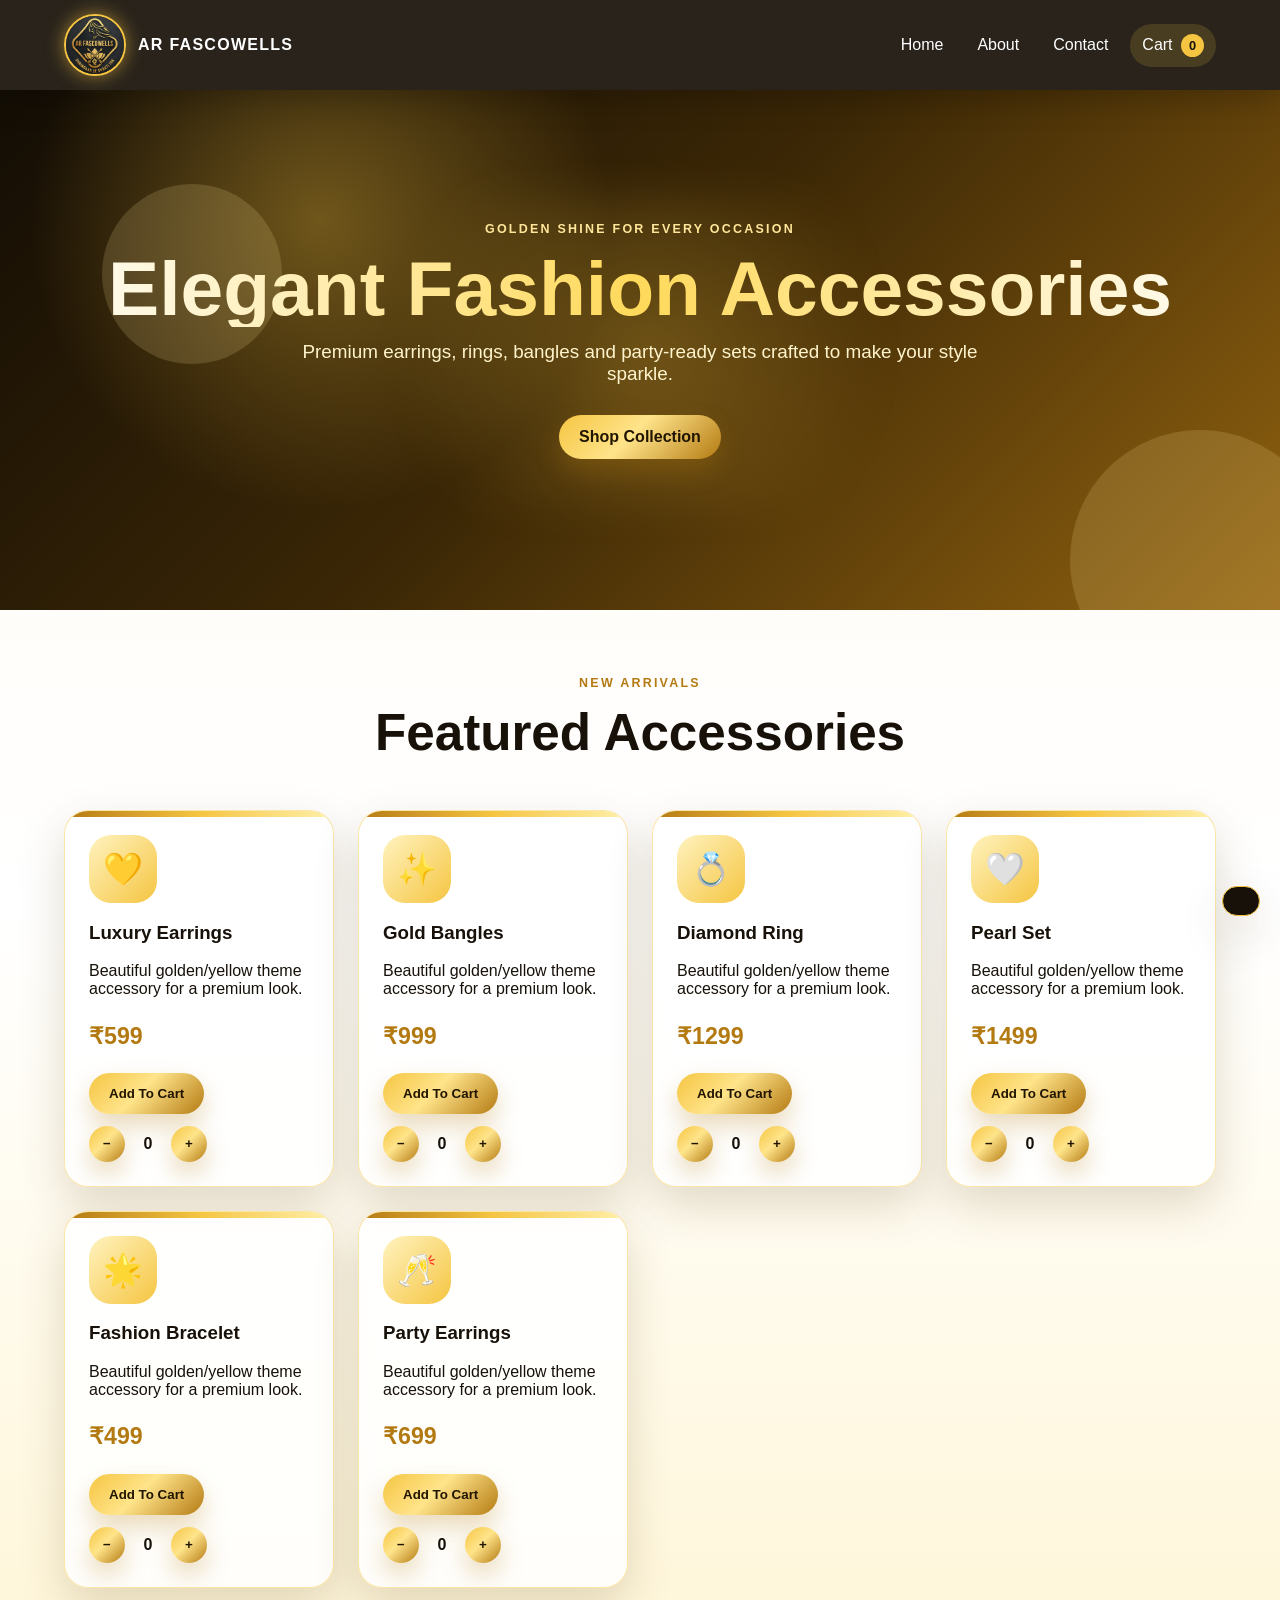
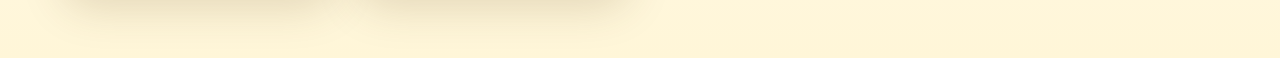
==== index.html @ 4c3d1c0e "Improve golden storefront UI and cart checkout" ====
<!DOCTYPE html>
<html lang="en">
<head>
  <meta charset="UTF-8">
  <meta name="viewport" content="width=device-width, initial-scale=1">
  <title>AR FASCOWELLS | Golden Fashion Accessories</title>
  <link rel="stylesheet" href="style.css">
</head>
<body>
  <header class="site-header">
    <a class="brand" href="index.html" aria-label="AR FASCOWELLS Home">
      <img src="logo.jpg" class="logo" alt="AR FASCOWELLS logo">
      <span>AR FASCOWELLS</span>
    </a>
    <nav class="main-nav" aria-label="Main navigation">
      <a href="index.html">Home</a>
      <a href="about.html">About</a>
      <a href="contact.html">Contact</a>
      <a class="cart-link" href="cart.html">Cart <span id="cartCount">0</span></a>
    </nav>
  </header>

  <main>
    <section class="hero">
      <div class="hero-glow"></div>
      <p class="eyebrow">Golden shine for every occasion</p>
      <h1>Elegant Fashion Accessories</h1>
      <p class="hero-copy">Premium earrings, rings, bangles and party-ready sets crafted to make your style sparkle.</p>
      <a class="hero-btn" href="#products">Shop Collection</a>
    </section>

    <section class="section-heading">
      <p class="eyebrow">New arrivals</p>
      <h2>Featured Accessories</h2>
    </section>

    <section id="products" class="grid" aria-live="polite"></section>
  </main>

  <div id="toast" class="toast" role="status" aria-live="polite"></div>
  <script src="script.js"></script>
</body>
</html>
---- style.css ----
:root{
  --gold:#f5c542;
  --deep-gold:#b47a12;
  --dark:#171109;
  --cream:#fff8e6;
  --white:#fff;
  --muted:#6c5a35;
  --shadow:0 18px 45px rgba(91,62,9,.18);
}
*{box-sizing:border-box}
html{scroll-behavior:smooth}
body{margin:0;font-family:Arial,Helvetica,sans-serif;background:linear-gradient(180deg,#fffaf0 0%,#fff 55%,#fff6d8 100%);color:var(--dark)}
.site-header{display:flex;justify-content:space-between;align-items:center;gap:20px;padding:14px 5%;background:rgba(23,17,9,.92);color:#fff;position:sticky;top:0;z-index:10;backdrop-filter:blur(12px);box-shadow:0 10px 30px rgba(0,0,0,.22)}
.brand{display:flex;align-items:center;gap:12px;color:#fff;text-decoration:none;font-weight:800;letter-spacing:.08em}.logo{height:62px;width:62px;object-fit:cover;border-radius:50%;border:2px solid var(--gold);box-shadow:0 0 18px rgba(245,197,66,.55)}
.main-nav{display:flex;align-items:center;gap:10px;flex-wrap:wrap}.main-nav a{color:#fff;text-decoration:none;padding:10px 12px;border-radius:999px;transition:.25s ease}.main-nav a:hover,.cart-link{background:rgba(245,197,66,.15);color:#ffe69a}.cart-link span{display:inline-flex;align-items:center;justify-content:center;min-width:23px;height:23px;margin-left:4px;border-radius:50%;background:var(--gold);color:var(--dark);font-size:.8rem;font-weight:800}
.hero{position:relative;overflow:hidden;min-height:520px;padding:120px 20px;text-align:center;background:radial-gradient(circle at 25% 25%,rgba(245,197,66,.35),transparent 28%),linear-gradient(135deg,#130d05 0%,#3b2706 48%,#91620f 100%);color:#fff}.hero:before,.hero:after{content:"";position:absolute;border-radius:50%;background:rgba(255,230,154,.16);animation:float 7s ease-in-out infinite}.hero:before{width:180px;height:180px;left:8%;top:18%}.hero:after{width:260px;height:260px;right:-50px;bottom:-80px;animation-delay:1.5s}.hero-glow{position:absolute;inset:20%;background:radial-gradient(circle,rgba(245,197,66,.28),transparent 58%);filter:blur(20px);animation:pulse 4s ease-in-out infinite}.hero>*:not(.hero-glow){position:relative}.eyebrow{text-transform:uppercase;letter-spacing:.18em;color:var(--deep-gold);font-weight:800;font-size:.78rem}.hero .eyebrow{color:#ffe69a}.hero h1{font-size:clamp(2.4rem,6vw,5.5rem);line-height:1;margin:14px 0;background:linear-gradient(90deg,#fff,#ffd95a,#fff);-webkit-background-clip:text;background-clip:text;color:transparent}.hero-copy{max-width:720px;margin:0 auto 30px;font-size:1.18rem;color:#fff4cc}.hero-btn,button{display:inline-flex;align-items:center;justify-content:center;gap:8px;background:linear-gradient(135deg,var(--gold),#ffe48a 45%,var(--deep-gold));color:#211500;border:none;padding:13px 20px;border-radius:999px;cursor:pointer;font-weight:800;text-decoration:none;box-shadow:0 12px 25px rgba(180,122,18,.28);transition:transform .2s ease,box-shadow .2s ease}.hero-btn:hover,button:hover{transform:translateY(-3px);box-shadow:0 18px 32px rgba(180,122,18,.38)}
.section-heading{text-align:center;padding:54px 20px 10px}.section-heading h2{font-size:clamp(2rem,4vw,3.3rem);margin:8px 0}.grid{display:grid;grid-template-columns:repeat(auto-fit,minmax(230px,1fr));gap:24px;padding:30px 5% 70px}.card{position:relative;overflow:hidden;background:rgba(255,255,255,.88);border:1px solid rgba(245,197,66,.45);border-radius:24px;padding:24px;box-shadow:var(--shadow);animation:rise .55s ease both;transition:transform .25s ease,box-shadow .25s ease}.card:hover{transform:translateY(-8px);box-shadow:0 24px 55px rgba(91,62,9,.24)}.card:before{content:"";position:absolute;inset:0 0 auto;height:6px;background:linear-gradient(90deg,var(--deep-gold),var(--gold),#fff0aa)}.product-icon{width:68px;height:68px;border-radius:22px;display:grid;place-items:center;background:linear-gradient(135deg,#fff3bf,#f5c542);font-size:2rem;margin-bottom:16px}.price{color:var(--deep-gold);font-size:1.45rem;font-weight:900}.qty-controls{display:flex;align-items:center;gap:10px;margin-top:12px}.qty-controls button{width:36px;height:36px;padding:0}.qty{font-weight:900;min-width:26px;text-align:center}.container{width:min(960px,90%);margin:48px auto}.content-card,.cart-summary{background:rgba(255,255,255,.9);border:1px solid rgba(245,197,66,.45);border-radius:26px;padding:32px;box-shadow:var(--shadow)}.form{display:flex;flex-direction:column;gap:14px;max-width:560px}input,textarea{padding:14px;border:1px solid #d7bd6a;border-radius:14px;background:#fffdf7;font:inherit}textarea{min-height:120px}.cart-list{display:grid;gap:16px}.cart-item{display:flex;align-items:center;justify-content:space-between;gap:18px;flex-wrap:wrap}.cart-actions{display:flex;gap:12px;flex-wrap:wrap}.secondary-btn{background:#fff;color:var(--deep-gold);border:1px solid rgba(180,122,18,.35);box-shadow:none}.small-note{color:var(--muted)}.empty-cart{text-align:center;padding:28px;color:var(--muted)}.toast{position:fixed;right:20px;bottom:20px;transform:translateY(120%);background:#171109;color:#ffe69a;border:1px solid var(--gold);border-radius:16px;padding:14px 18px;box-shadow:var(--shadow);transition:transform .25s ease;z-index:20}.toast.show{transform:translateY(0)}
@keyframes rise{from{opacity:0;transform:translateY(25px)}to{opacity:1;transform:translateY(0)}}@keyframes float{50%{transform:translateY(-22px) scale(1.05)}}@keyframes pulse{50%{opacity:.55;transform:scale(1.08)}}
@media (max-width:700px){.site-header{align-items:flex-start;flex-direction:column}.main-nav{width:100%;justify-content:center}.brand{width:100%;justify-content:center}.hero{min-height:430px;padding:82px 18px}.cart-item{align-items:flex-start;flex-direction:column}}
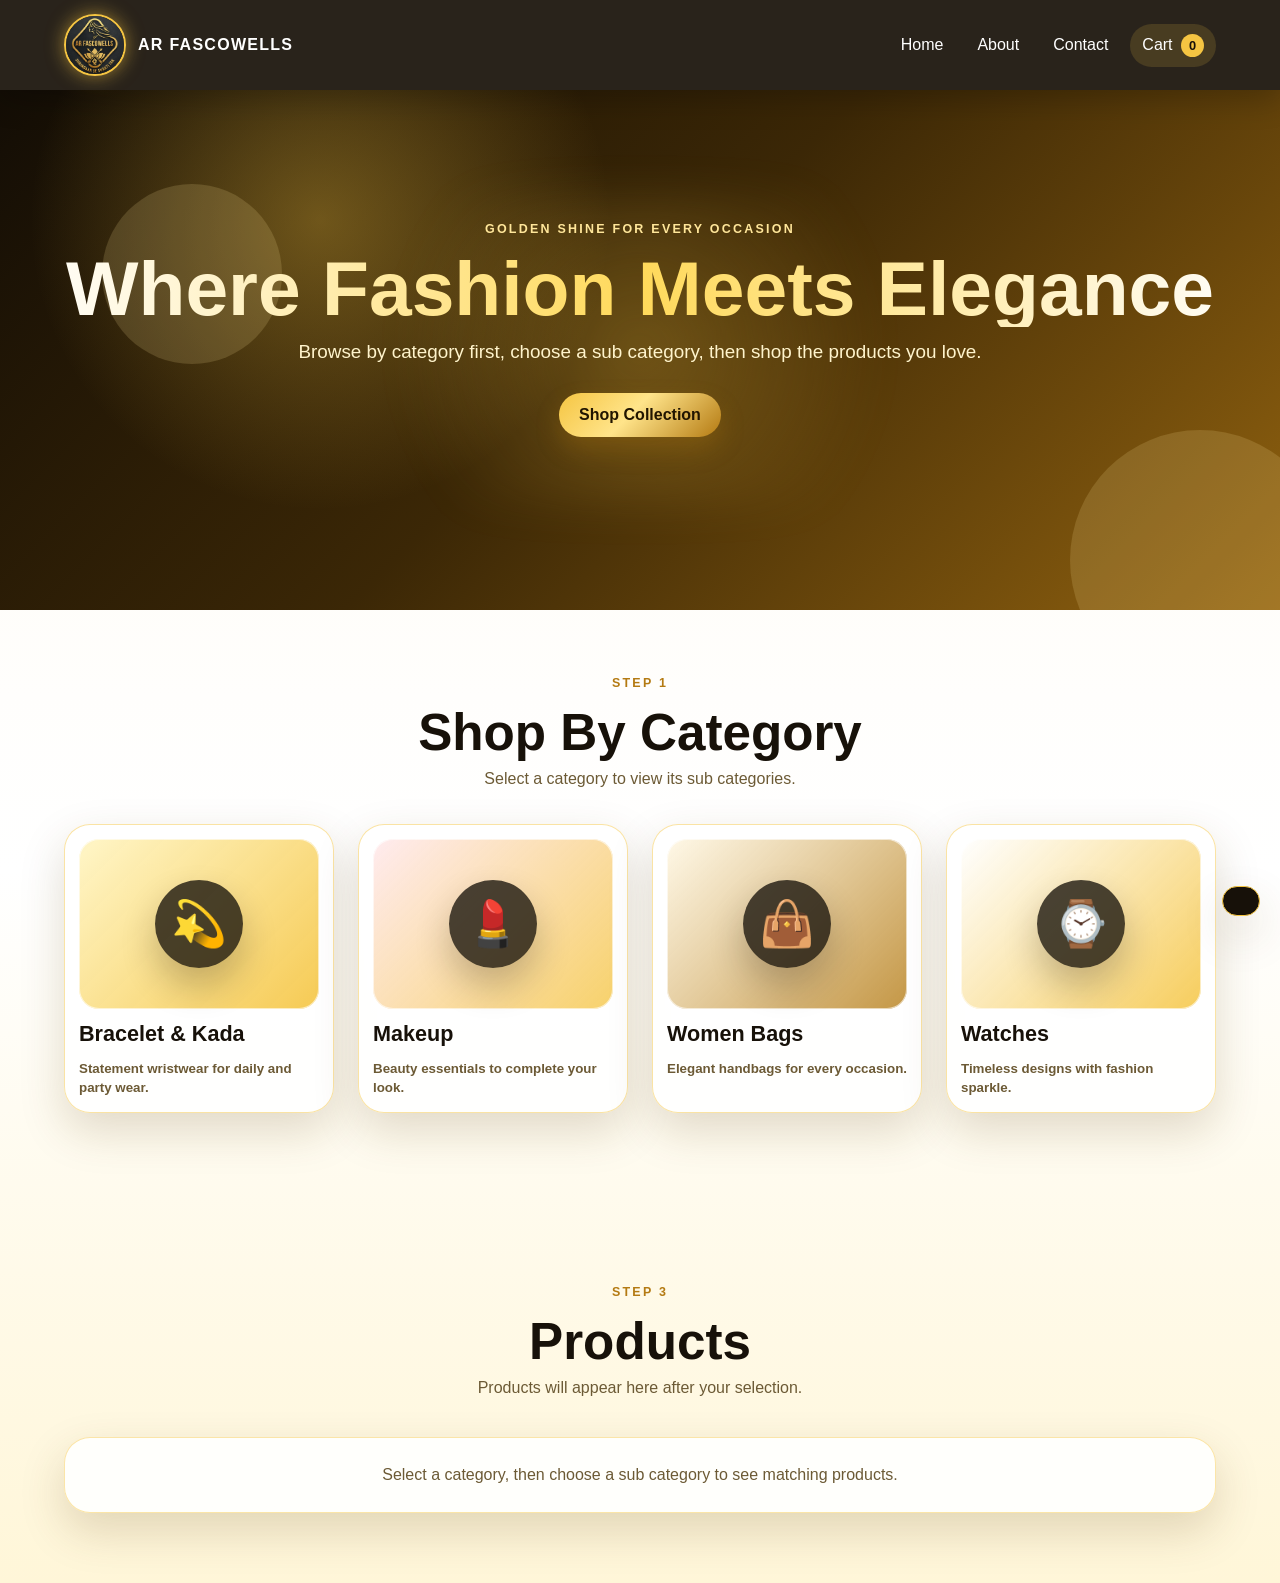
==== commit abeaaaa9: "Update home shop category flow" ====
--- a/index.html
+++ b/index.html
@@ -6,6 +6,7 @@
   <title>AR FASCOWELLS | Golden Fashion Accessories</title>
   <link rel="stylesheet" href="style.css">
 </head>
+
 <body>
   <header class="site-header">
     <a class="brand" href="index.html" aria-label="AR FASCOWELLS Home">
@@ -24,14 +25,31 @@
     <section class="hero">
       <div class="hero-glow"></div>
       <p class="eyebrow">Golden shine for every occasion</p>
-      <h1>Elegant Fashion Accessories</h1>
-      <p class="hero-copy">Premium earrings, rings, bangles and party-ready sets crafted to make your style sparkle.</p>
-      <a class="hero-btn" href="#products">Shop Collection</a>
+      <h1>Where Fashion Meets Elegance</h1>
+      <p class="hero-copy">Browse by category first, choose a sub category, then shop the products you love.</p>
+      <a class="hero-btn" href="#shopCategories">Shop Collection</a>
     </section>
 
-    <section class="section-heading">
-      <p class="eyebrow">New arrivals</p>
-      <h2>Featured Accessories</h2>
+    <section id="shopCategories" class="section-heading">
+      <p class="eyebrow">Step 1</p>
+      <h2>Shop By Category</h2>
+      <p class="section-copy">Select a category to view its sub categories.</p>
+    </section>
+
+    <section id="categoryGrid" class="category-grid" aria-label="Product categories"></section>
+
+    <section id="subcategorySection" class="section-heading" hidden>
+      <p class="eyebrow">Step 2</p>
+      <h2 id="subcategoryTitle">Sub Categories</h2>
+      <p class="section-copy">Choose one sub category to see products.</p>
+    </section>
+
+    <section id="subcategoryGrid" class="subcategory-grid" aria-label="Product sub categories"></section>
+
+    <section id="productsHeading" class="section-heading">
+      <p id="productsEyebrow" class="eyebrow">Step 3</p>
+      <h2 id="productsTitle">Products</h2>
+      <p id="productsIntro" class="section-copy">Products will appear here after your selection.</p>
     </section>
 
     <section id="products" class="grid" aria-live="polite"></section>
--- a/style.css
+++ b/style.css
@@ -7,6 +7,7 @@
   --muted:#6c5a35;
   --shadow:0 18px 45px rgba(91,62,9,.18);
 }
+
 *{box-sizing:border-box}
 html{scroll-behavior:smooth}
 body{margin:0;font-family:Arial,Helvetica,sans-serif;background:linear-gradient(180deg,#fffaf0 0%,#fff 55%,#fff6d8 100%);color:var(--dark)}
@@ -17,3 +18,4 @@
 .section-heading{text-align:center;padding:54px 20px 10px}.section-heading h2{font-size:clamp(2rem,4vw,3.3rem);margin:8px 0}.grid{display:grid;grid-template-columns:repeat(auto-fit,minmax(230px,1fr));gap:24px;padding:30px 5% 70px}.card{position:relative;overflow:hidden;background:rgba(255,255,255,.88);border:1px solid rgba(245,197,66,.45);border-radius:24px;padding:24px;box-shadow:var(--shadow);animation:rise .55s ease both;transition:transform .25s ease,box-shadow .25s ease}.card:hover{transform:translateY(-8px);box-shadow:0 24px 55px rgba(91,62,9,.24)}.card:before{content:"";position:absolute;inset:0 0 auto;height:6px;background:linear-gradient(90deg,var(--deep-gold),var(--gold),#fff0aa)}.product-icon{width:68px;height:68px;border-radius:22px;display:grid;place-items:center;background:linear-gradient(135deg,#fff3bf,#f5c542);font-size:2rem;margin-bottom:16px}.price{color:var(--deep-gold);font-size:1.45rem;font-weight:900}.qty-controls{display:flex;align-items:center;gap:10px;margin-top:12px}.qty-controls button{width:36px;height:36px;padding:0}.qty{font-weight:900;min-width:26px;text-align:center}.container{width:min(960px,90%);margin:48px auto}.content-card,.cart-summary{background:rgba(255,255,255,.9);border:1px solid rgba(245,197,66,.45);border-radius:26px;padding:32px;box-shadow:var(--shadow)}.form{display:flex;flex-direction:column;gap:14px;max-width:560px}input,textarea{padding:14px;border:1px solid #d7bd6a;border-radius:14px;background:#fffdf7;font:inherit}textarea{min-height:120px}.cart-list{display:grid;gap:16px}.cart-item{display:flex;align-items:center;justify-content:space-between;gap:18px;flex-wrap:wrap}.cart-actions{display:flex;gap:12px;flex-wrap:wrap}.secondary-btn{background:#fff;color:var(--deep-gold);border:1px solid rgba(180,122,18,.35);box-shadow:none}.small-note{color:var(--muted)}.empty-cart{text-align:center;padding:28px;color:var(--muted)}.toast{position:fixed;right:20px;bottom:20px;transform:translateY(120%);background:#171109;color:#ffe69a;border:1px solid var(--gold);border-radius:16px;padding:14px 18px;box-shadow:var(--shadow);transition:transform .25s ease;z-index:20}.toast.show{transform:translateY(0)}
 @keyframes rise{from{opacity:0;transform:translateY(25px)}to{opacity:1;transform:translateY(0)}}@keyframes float{50%{transform:translateY(-22px) scale(1.05)}}@keyframes pulse{50%{opacity:.55;transform:scale(1.08)}}
 @media (max-width:700px){.site-header{align-items:flex-start;flex-direction:column}.main-nav{width:100%;justify-content:center}.brand{width:100%;justify-content:center}.hero{min-height:430px;padding:82px 18px}.cart-item{align-items:flex-start;flex-direction:column}}
+.section-copy{max-width:620px;margin:0 auto;color:var(--muted);font-size:1rem}.category-grid,.subcategory-grid{display:grid;grid-template-columns:repeat(auto-fit,minmax(230px,1fr));gap:24px;padding:26px 5% 40px}.category-card,.subcategory-card{position:relative;overflow:hidden;align-items:stretch;justify-content:flex-start;text-align:left;display:flex;flex-direction:column;gap:12px;min-height:100%;border:1px solid rgba(245,197,66,.48);border-radius:26px;background:rgba(255,255,255,.9);color:var(--dark);box-shadow:var(--shadow);animation:rise .55s ease both}.category-card{padding:14px}.subcategory-card{padding:24px}.category-card:hover,.category-card.active,.subcategory-card:hover,.subcategory-card.active{transform:translateY(-8px);box-shadow:0 24px 55px rgba(91,62,9,.24);border-color:var(--deep-gold)}.category-card.active,.subcategory-card.active{outline:3px solid rgba(245,197,66,.35)}.category-image{min-height:170px;border-radius:20px;display:grid;place-items:center;box-shadow:inset 0 0 0 1px rgba(255,255,255,.6)}.category-image span{display:grid;place-items:center;width:88px;height:88px;border-radius:50%;background:rgba(23,17,9,.78);color:#ffe69a;font-size:2.8rem;box-shadow:0 18px 35px rgba(23,17,9,.24)}.category-name{font-size:1.35rem;font-weight:900}.category-tagline,.subcategory-card span{color:var(--muted);line-height:1.45}.subcategory-card strong{font-size:1.2rem}.product-empty{grid-column:1/-1}
